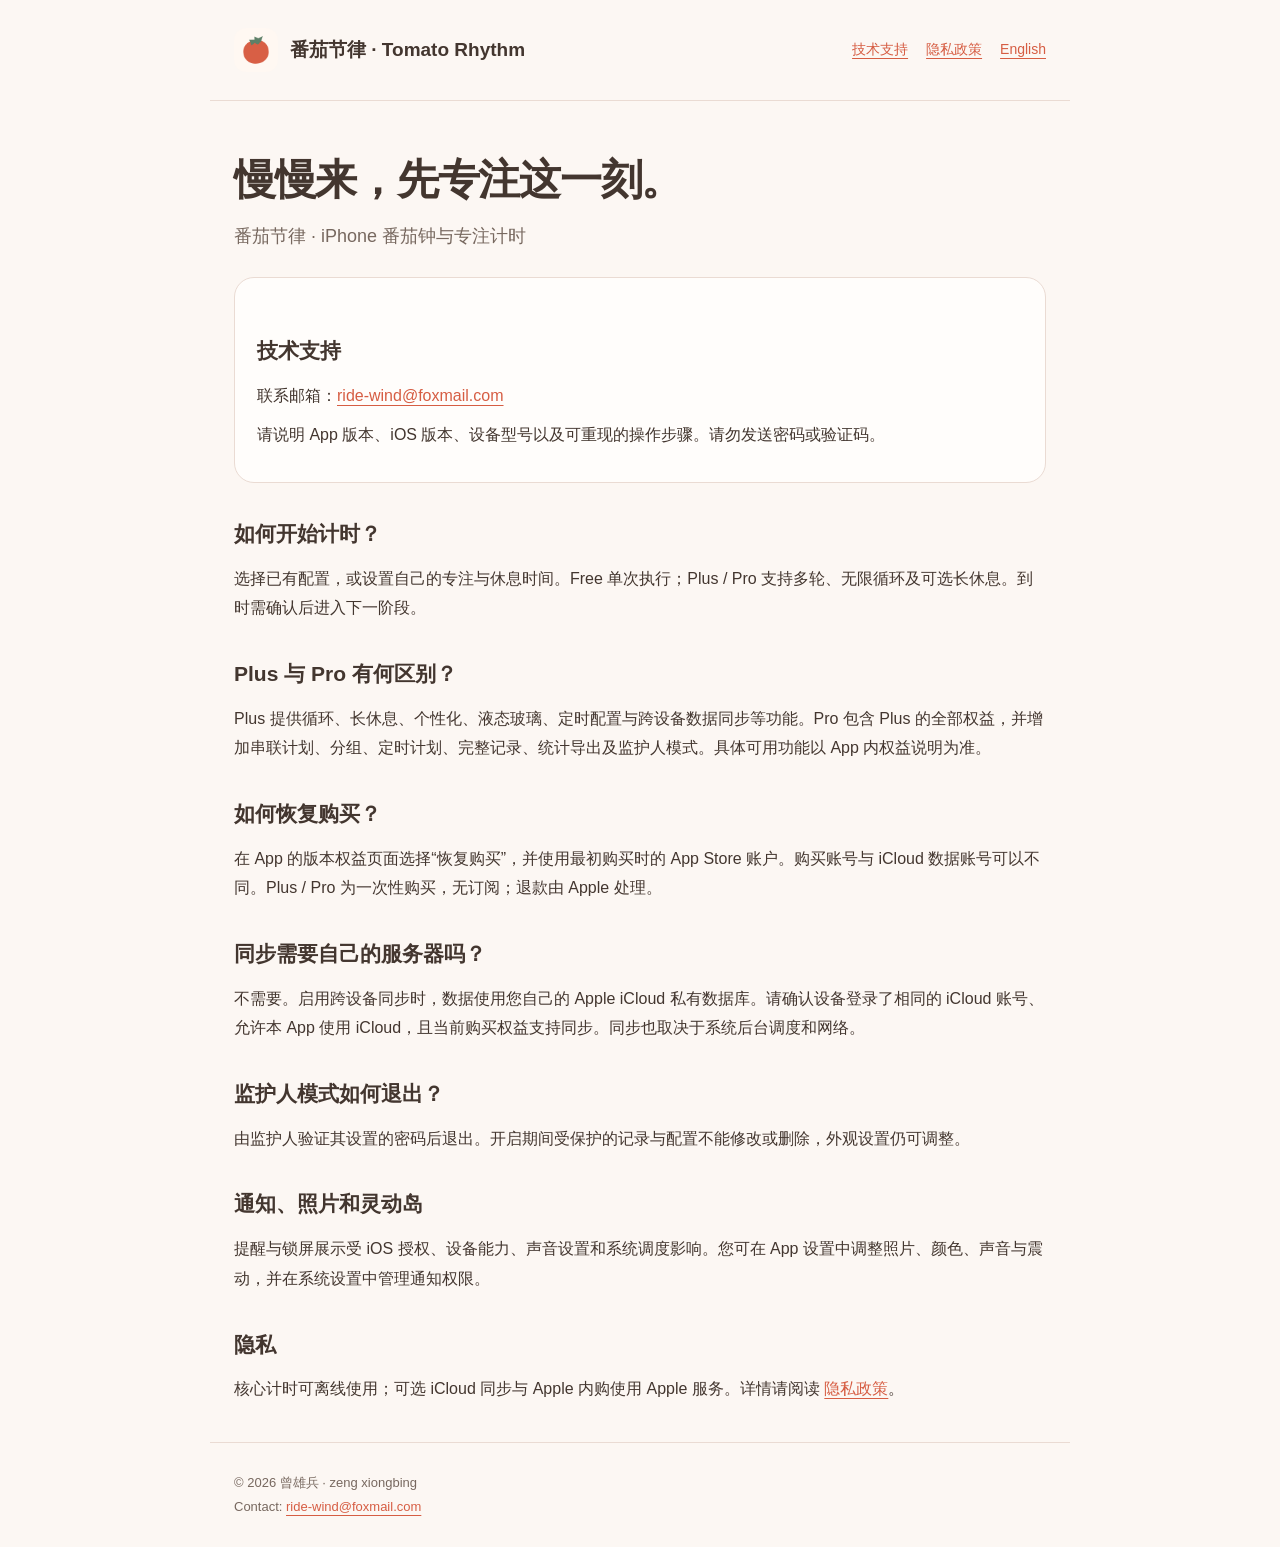
==== index.html @ ef077fb1 "Publish privacy policy and support pages" ====
<!doctype html><html lang="zh-Hans"><head><meta charset="utf-8"><meta name="viewport" content="width=device-width, initial-scale=1"><meta name="description" content="技术支持 · 番茄节律 Tomato Rhythm"><title>技术支持 · 番茄节律</title><link rel="icon" href="icon.png"><link rel="stylesheet" href="style.css"></head><body><header><a class="brand" href="index.html"><img src="icon.png" alt=""><span>番茄节律 · Tomato Rhythm</span></a><nav aria-label="Navigation"><a href="index.html">技术支持</a><a href="privacy.html">隐私政策</a><a href="support-en.html">English</a></nav></header><main><h1>慢慢来，先专注这一刻。</h1><p class="lead intro">番茄节律 · iPhone 番茄钟与专注计时</p><div class="panel"><h2>技术支持</h2><p>联系邮箱：<a href="mailto:ride-wind@foxmail.com">ride-wind@foxmail.com</a></p><p>请说明 App 版本、iOS 版本、设备型号以及可重现的操作步骤。请勿发送密码或验证码。</p></div><h2>如何开始计时？</h2><p>选择已有配置，或设置自己的专注与休息时间。Free 单次执行；Plus / Pro 支持多轮、无限循环及可选长休息。到时需确认后进入下一阶段。</p><h2>Plus 与 Pro 有何区别？</h2><p>Plus 提供循环、长休息、个性化、液态玻璃、定时配置与跨设备数据同步等功能。Pro 包含 Plus 的全部权益，并增加串联计划、分组、定时计划、完整记录、统计导出及监护人模式。具体可用功能以 App 内权益说明为准。</p><h2>如何恢复购买？</h2><p>在 App 的版本权益页面选择“恢复购买”，并使用最初购买时的 App Store 账户。购买账号与 iCloud 数据账号可以不同。Plus / Pro 为一次性购买，无订阅；退款由 Apple 处理。</p><h2>同步需要自己的服务器吗？</h2><p>不需要。启用跨设备同步时，数据使用您自己的 Apple iCloud 私有数据库。请确认设备登录了相同的 iCloud 账号、允许本 App 使用 iCloud，且当前购买权益支持同步。同步也取决于系统后台调度和网络。</p><h2>监护人模式如何退出？</h2><p>由监护人验证其设置的密码后退出。开启期间受保护的记录与配置不能修改或删除，外观设置仍可调整。</p><h2>通知、照片和灵动岛</h2><p>提醒与锁屏展示受 iOS 授权、设备能力、声音设置和系统调度影响。您可在 App 设置中调整照片、颜色、声音与震动，并在系统设置中管理通知权限。</p><h2>隐私</h2><p>核心计时可离线使用；可选 iCloud 同步与 Apple 内购使用 Apple 服务。详情请阅读 <a href="privacy.html">隐私政策</a>。</p></main><footer>© 2026 曾雄兵 · zeng xiongbing<br>Contact: <a href="mailto:ride-wind@foxmail.com">ride-wind@foxmail.com</a></footer></body></html>
---- style.css ----
:root{color-scheme:light dark;--bg:#fcf7f3;--card:#fffdfb;--ink:#43362f;--muted:#77685f;--tomato:#d65d43;--line:#eadbd3}*{box-sizing:border-box}body{margin:0;background:var(--bg);color:var(--ink);font:16px/1.85 -apple-system,BlinkMacSystemFont,'Segoe UI',sans-serif}header,main,footer{max-width:860px;margin:auto;padding:28px 24px}header{display:flex;align-items:center;justify-content:space-between;gap:18px;border-bottom:1px solid var(--line)}.brand{display:flex;align-items:center;gap:12px;font-size:19px;font-weight:650;text-decoration:none;color:var(--ink)}.brand img{height:44px;width:44px;border-radius:12px}nav{display:flex;gap:18px;flex-wrap:wrap;font-size:14px}a{color:var(--tomato);text-underline-offset:4px}h1{font-size:clamp(29px,5vw,42px);line-height:1.3;margin:24px 0 12px;letter-spacing:-.03em}h2{font-size:21px;margin:32px 0 10px}p{margin:10px 0}.intro,.note{color:var(--muted)}.note{font-size:14px}.panel{background:var(--card);border:1px solid var(--line);border-radius:20px;padding:22px;margin:24px 0}li{margin:8px 0}footer{border-top:1px solid var(--line);font-size:13px;color:var(--muted)}.lead{font-size:18px}table{width:100%;border-collapse:collapse;font-size:14px}th,td{text-align:left;vertical-align:top;padding:12px 8px;border-bottom:1px solid var(--line)}:focus-visible{outline:3px solid var(--tomato);outline-offset:5px}@media(prefers-color-scheme:dark){:root{--bg:#211b18;--card:#2b231f;--ink:#f4e7df;--muted:#bdafa5;--tomato:#f18a70;--line:#4b3a31}}@media(max-width:520px){header{align-items:flex-start;flex-direction:column}header,main,footer{padding:20px}.panel{padding:18px}table{font-size:13px}}
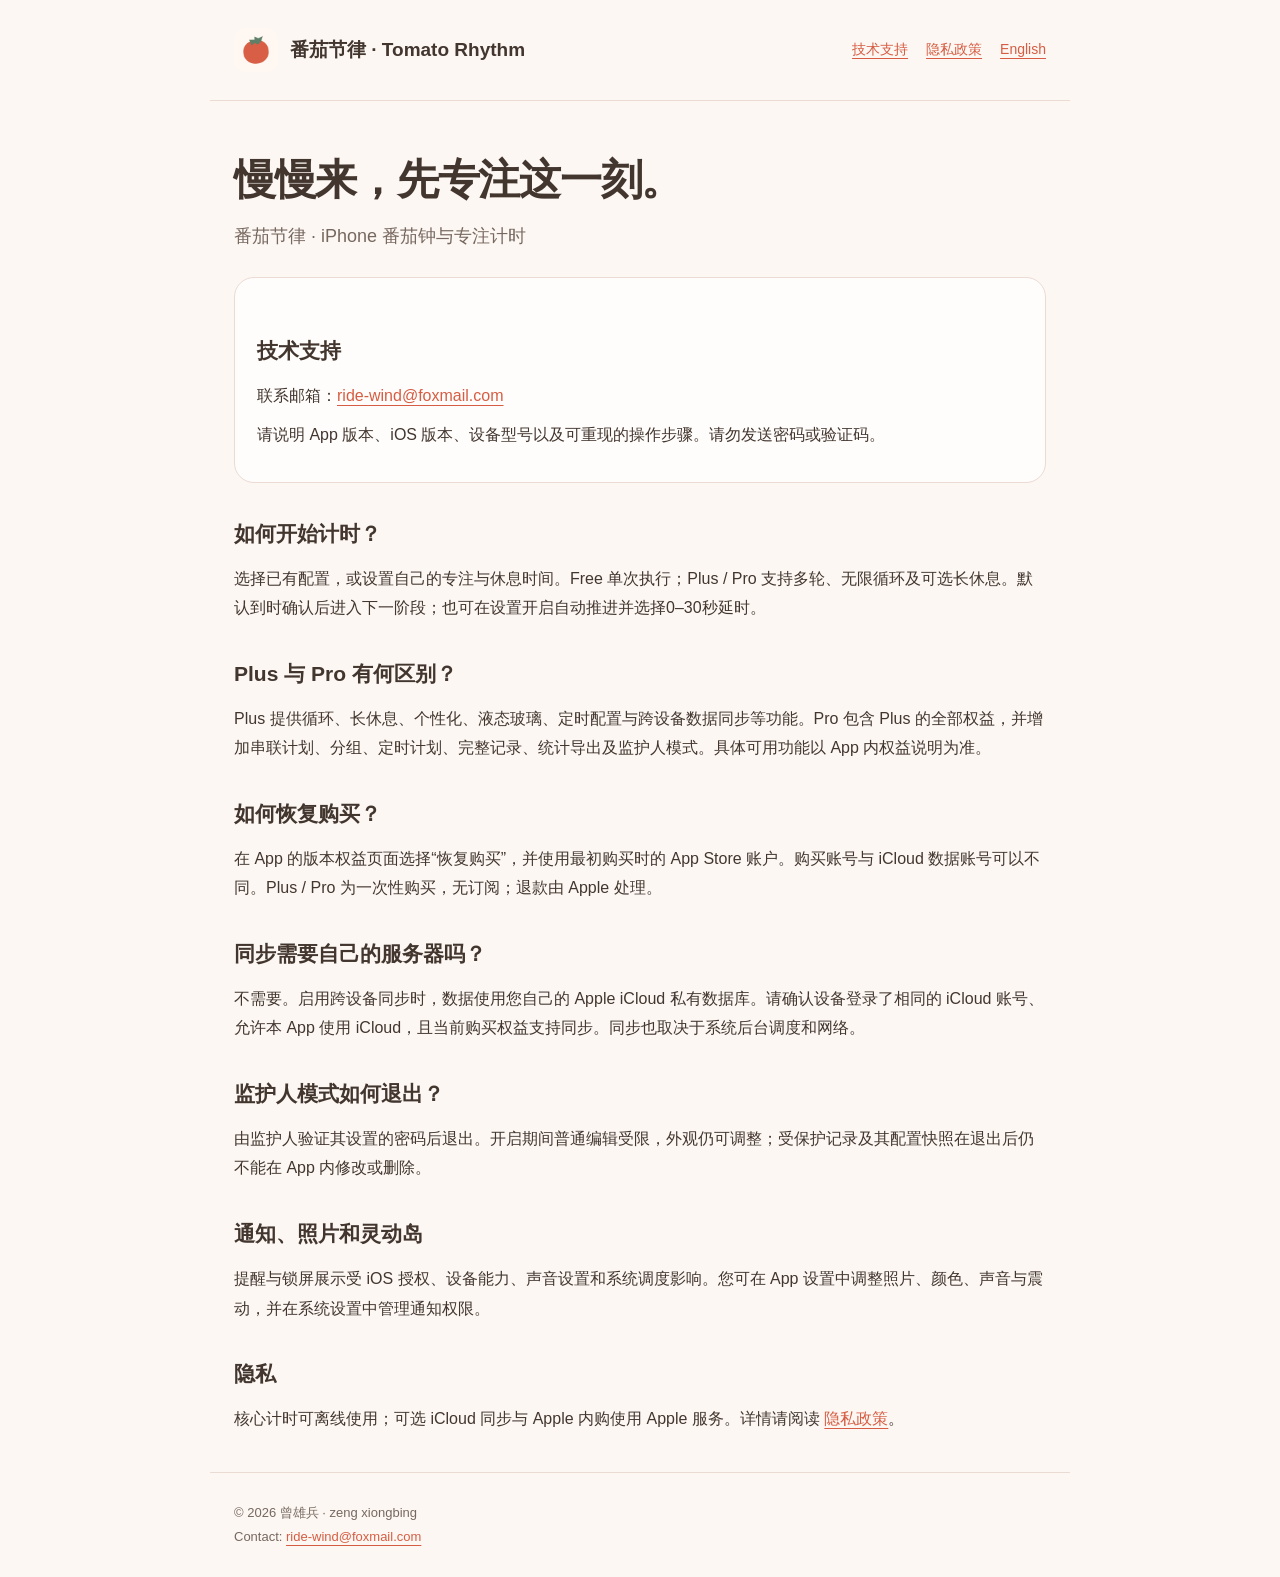
==== commit d2c0f057: "同步中文支持页的自动推进与监护保留说明 补充默认手动确认及可选0–30秒自动推进说明，澄清监护记录和配置快照退出后仍不可在App内编辑删除。已与构建8及当前保护校验核对；不改联系方式、外部链接或产品权" ====
--- a/index.html
+++ b/index.html
@@ -1 +1 @@
-<!doctype html><html lang="zh-Hans"><head><meta charset="utf-8"><meta name="viewport" content="width=device-width, initial-scale=1"><meta name="description" content="技术支持 · 番茄节律 Tomato Rhythm"><title>技术支持 · 番茄节律</title><link rel="icon" href="icon.png"><link rel="stylesheet" href="style.css"></head><body><header><a class="brand" href="index.html"><img src="icon.png" alt=""><span>番茄节律 · Tomato Rhythm</span></a><nav aria-label="Navigation"><a href="index.html">技术支持</a><a href="privacy.html">隐私政策</a><a href="support-en.html">English</a></nav></header><main><h1>慢慢来，先专注这一刻。</h1><p class="lead intro">番茄节律 · iPhone 番茄钟与专注计时</p><div class="panel"><h2>技术支持</h2><p>联系邮箱：<a href="mailto:ride-wind@foxmail.com">ride-wind@foxmail.com</a></p><p>请说明 App 版本、iOS 版本、设备型号以及可重现的操作步骤。请勿发送密码或验证码。</p></div><h2>如何开始计时？</h2><p>选择已有配置，或设置自己的专注与休息时间。Free 单次执行；Plus / Pro 支持多轮、无限循环及可选长休息。到时需确认后进入下一阶段。</p><h2>Plus 与 Pro 有何区别？</h2><p>Plus 提供循环、长休息、个性化、液态玻璃、定时配置与跨设备数据同步等功能。Pro 包含 Plus 的全部权益，并增加串联计划、分组、定时计划、完整记录、统计导出及监护人模式。具体可用功能以 App 内权益说明为准。</p><h2>如何恢复购买？</h2><p>在 App 的版本权益页面选择“恢复购买”，并使用最初购买时的 App Store 账户。购买账号与 iCloud 数据账号可以不同。Plus / Pro 为一次性购买，无订阅；退款由 Apple 处理。</p><h2>同步需要自己的服务器吗？</h2><p>不需要。启用跨设备同步时，数据使用您自己的 Apple iCloud 私有数据库。请确认设备登录了相同的 iCloud 账号、允许本 App 使用 iCloud，且当前购买权益支持同步。同步也取决于系统后台调度和网络。</p><h2>监护人模式如何退出？</h2><p>由监护人验证其设置的密码后退出。开启期间受保护的记录与配置不能修改或删除，外观设置仍可调整。</p><h2>通知、照片和灵动岛</h2><p>提醒与锁屏展示受 iOS 授权、设备能力、声音设置和系统调度影响。您可在 App 设置中调整照片、颜色、声音与震动，并在系统设置中管理通知权限。</p><h2>隐私</h2><p>核心计时可离线使用；可选 iCloud 同步与 Apple 内购使用 Apple 服务。详情请阅读 <a href="privacy.html">隐私政策</a>。</p></main><footer>© 2026 曾雄兵 · zeng xiongbing<br>Contact: <a href="mailto:ride-wind@foxmail.com">ride-wind@foxmail.com</a></footer></body></html>+<!doctype html><html lang="zh-Hans"><head><meta charset="utf-8"><meta name="viewport" content="width=device-width, initial-scale=1"><meta name="description" content="技术支持 · 番茄节律 Tomato Rhythm"><title>技术支持 · 番茄节律</title><link rel="icon" href="icon.png"><link rel="stylesheet" href="style.css"></head><body><header><a class="brand" href="index.html"><img src="icon.png" alt=""><span>番茄节律 · Tomato Rhythm</span></a><nav aria-label="Navigation"><a href="index.html">技术支持</a><a href="privacy.html">隐私政策</a><a href="support-en.html">English</a></nav></header><main><h1>慢慢来，先专注这一刻。</h1><p class="lead intro">番茄节律 · iPhone 番茄钟与专注计时</p><div class="panel"><h2>技术支持</h2><p>联系邮箱：<a href="mailto:ride-wind@foxmail.com">ride-wind@foxmail.com</a></p><p>请说明 App 版本、iOS 版本、设备型号以及可重现的操作步骤。请勿发送密码或验证码。</p></div><h2>如何开始计时？</h2><p>选择已有配置，或设置自己的专注与休息时间。Free 单次执行；Plus / Pro 支持多轮、无限循环及可选长休息。默认到时确认后进入下一阶段；也可在设置开启自动推进并选择0–30秒延时。</p><h2>Plus 与 Pro 有何区别？</h2><p>Plus 提供循环、长休息、个性化、液态玻璃、定时配置与跨设备数据同步等功能。Pro 包含 Plus 的全部权益，并增加串联计划、分组、定时计划、完整记录、统计导出及监护人模式。具体可用功能以 App 内权益说明为准。</p><h2>如何恢复购买？</h2><p>在 App 的版本权益页面选择“恢复购买”，并使用最初购买时的 App Store 账户。购买账号与 iCloud 数据账号可以不同。Plus / Pro 为一次性购买，无订阅；退款由 Apple 处理。</p><h2>同步需要自己的服务器吗？</h2><p>不需要。启用跨设备同步时，数据使用您自己的 Apple iCloud 私有数据库。请确认设备登录了相同的 iCloud 账号、允许本 App 使用 iCloud，且当前购买权益支持同步。同步也取决于系统后台调度和网络。</p><h2>监护人模式如何退出？</h2><p>由监护人验证其设置的密码后退出。开启期间普通编辑受限，外观仍可调整；受保护记录及其配置快照在退出后仍不能在 App 内修改或删除。</p><h2>通知、照片和灵动岛</h2><p>提醒与锁屏展示受 iOS 授权、设备能力、声音设置和系统调度影响。您可在 App 设置中调整照片、颜色、声音与震动，并在系统设置中管理通知权限。</p><h2>隐私</h2><p>核心计时可离线使用；可选 iCloud 同步与 Apple 内购使用 Apple 服务。详情请阅读 <a href="privacy.html">隐私政策</a>。</p></main><footer>© 2026 曾雄兵 · zeng xiongbing<br>Contact: <a href="mailto:ride-wind@foxmail.com">ride-wind@foxmail.com</a></footer></body></html>
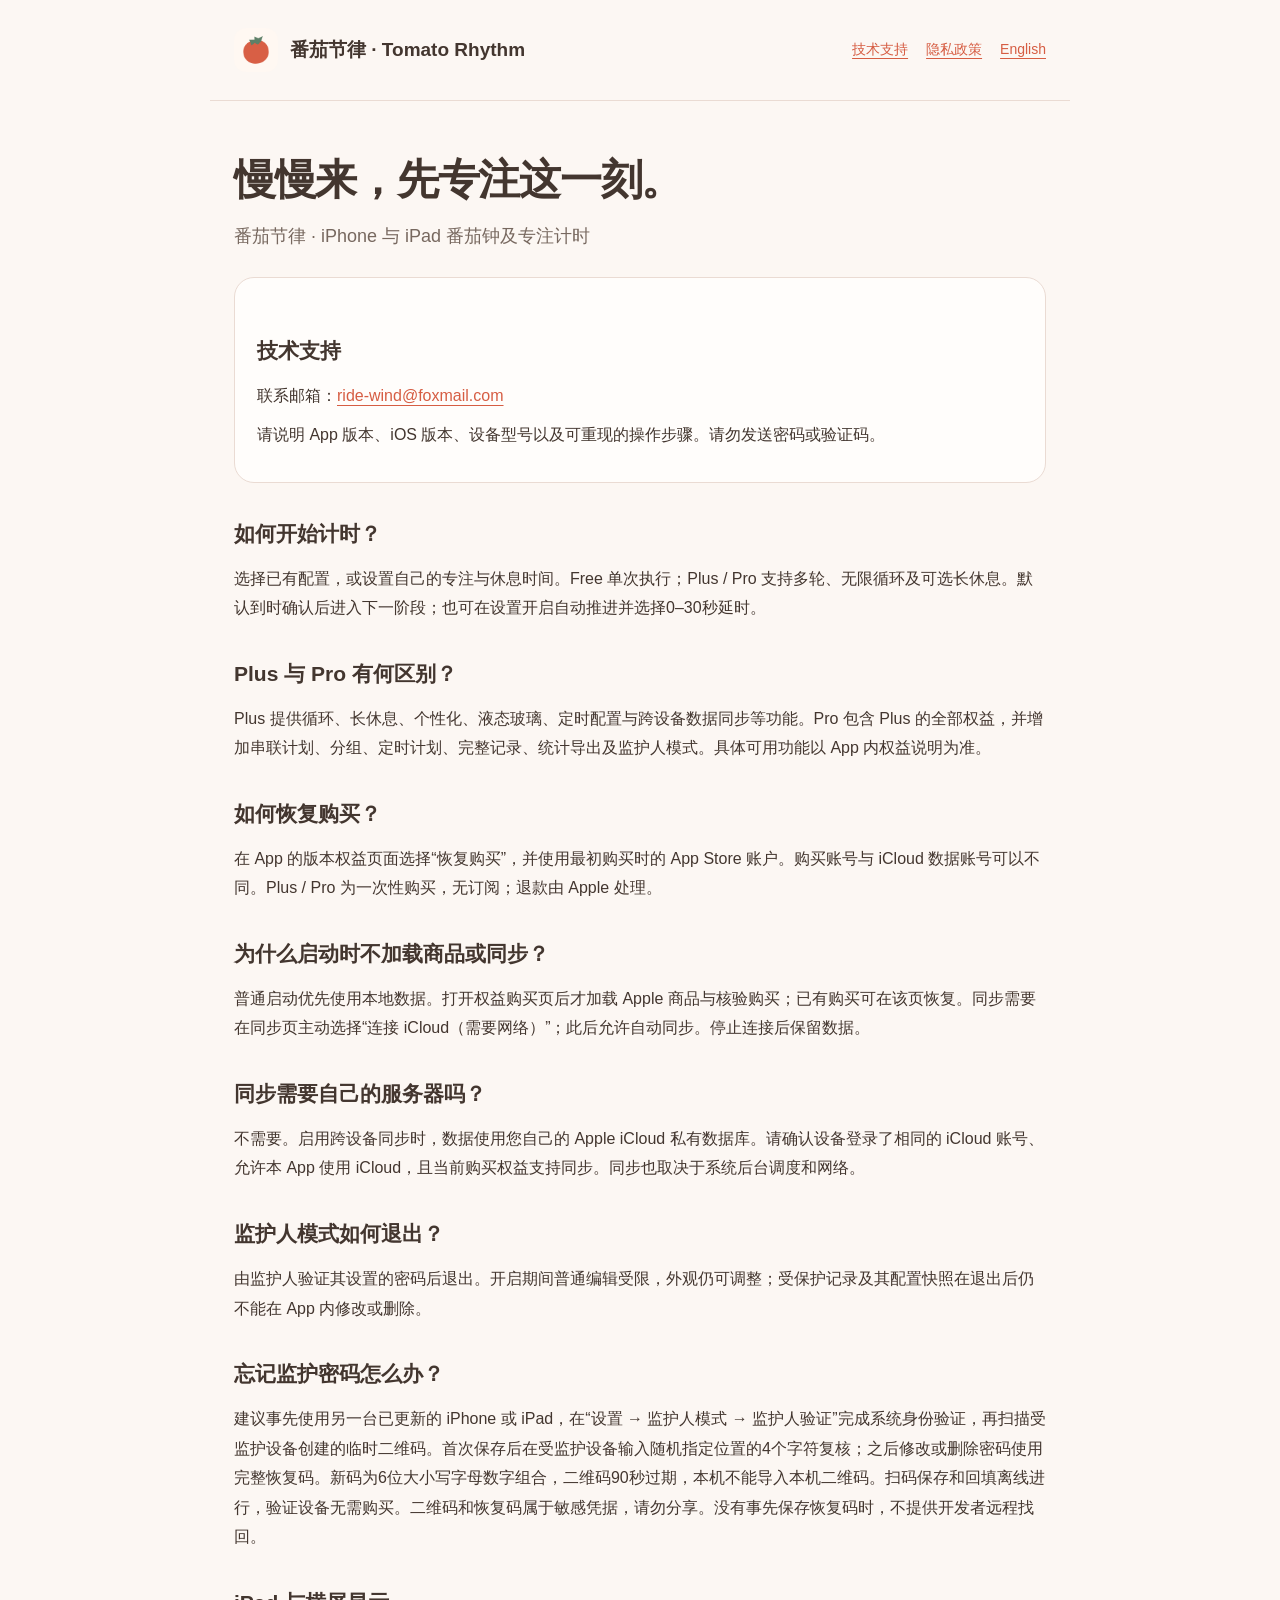
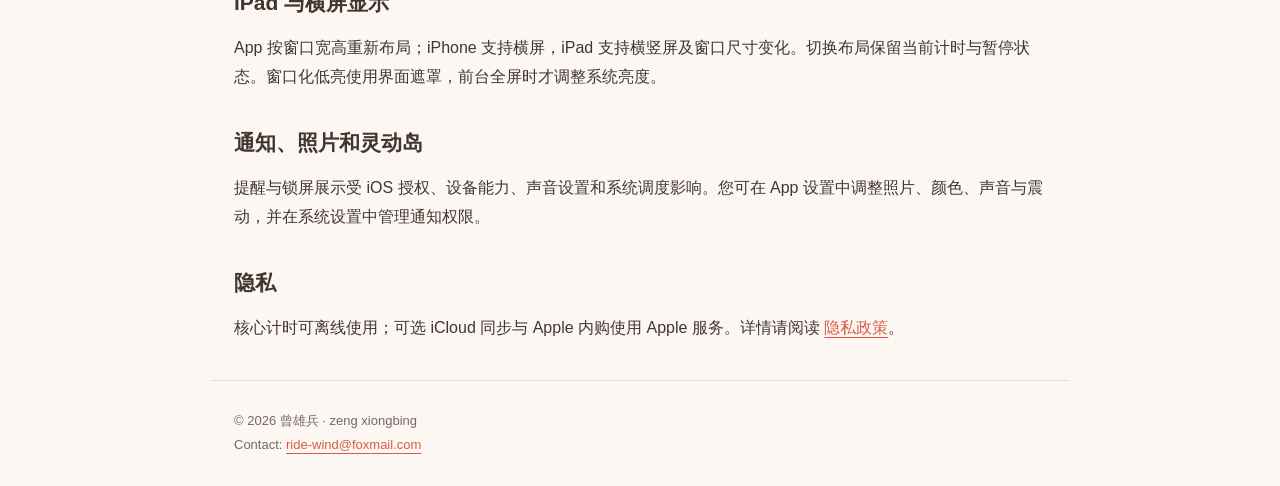
==== commit f3288f7d: "补充iPad横屏按需联网及监护恢复码支持说明 Updated the introduction and added new sections for user guidance." ====
--- a/index.html
+++ b/index.html
@@ -1 +1 @@
-<!doctype html><html lang="zh-Hans"><head><meta charset="utf-8"><meta name="viewport" content="width=device-width, initial-scale=1"><meta name="description" content="技术支持 · 番茄节律 Tomato Rhythm"><title>技术支持 · 番茄节律</title><link rel="icon" href="icon.png"><link rel="stylesheet" href="style.css"></head><body><header><a class="brand" href="index.html"><img src="icon.png" alt=""><span>番茄节律 · Tomato Rhythm</span></a><nav aria-label="Navigation"><a href="index.html">技术支持</a><a href="privacy.html">隐私政策</a><a href="support-en.html">English</a></nav></header><main><h1>慢慢来，先专注这一刻。</h1><p class="lead intro">番茄节律 · iPhone 番茄钟与专注计时</p><div class="panel"><h2>技术支持</h2><p>联系邮箱：<a href="mailto:ride-wind@foxmail.com">ride-wind@foxmail.com</a></p><p>请说明 App 版本、iOS 版本、设备型号以及可重现的操作步骤。请勿发送密码或验证码。</p></div><h2>如何开始计时？</h2><p>选择已有配置，或设置自己的专注与休息时间。Free 单次执行；Plus / Pro 支持多轮、无限循环及可选长休息。默认到时确认后进入下一阶段；也可在设置开启自动推进并选择0–30秒延时。</p><h2>Plus 与 Pro 有何区别？</h2><p>Plus 提供循环、长休息、个性化、液态玻璃、定时配置与跨设备数据同步等功能。Pro 包含 Plus 的全部权益，并增加串联计划、分组、定时计划、完整记录、统计导出及监护人模式。具体可用功能以 App 内权益说明为准。</p><h2>如何恢复购买？</h2><p>在 App 的版本权益页面选择“恢复购买”，并使用最初购买时的 App Store 账户。购买账号与 iCloud 数据账号可以不同。Plus / Pro 为一次性购买，无订阅；退款由 Apple 处理。</p><h2>同步需要自己的服务器吗？</h2><p>不需要。启用跨设备同步时，数据使用您自己的 Apple iCloud 私有数据库。请确认设备登录了相同的 iCloud 账号、允许本 App 使用 iCloud，且当前购买权益支持同步。同步也取决于系统后台调度和网络。</p><h2>监护人模式如何退出？</h2><p>由监护人验证其设置的密码后退出。开启期间普通编辑受限，外观仍可调整；受保护记录及其配置快照在退出后仍不能在 App 内修改或删除。</p><h2>通知、照片和灵动岛</h2><p>提醒与锁屏展示受 iOS 授权、设备能力、声音设置和系统调度影响。您可在 App 设置中调整照片、颜色、声音与震动，并在系统设置中管理通知权限。</p><h2>隐私</h2><p>核心计时可离线使用；可选 iCloud 同步与 Apple 内购使用 Apple 服务。详情请阅读 <a href="privacy.html">隐私政策</a>。</p></main><footer>© 2026 曾雄兵 · zeng xiongbing<br>Contact: <a href="mailto:ride-wind@foxmail.com">ride-wind@foxmail.com</a></footer></body></html>
+<!doctype html><html lang="zh-Hans"><head><meta charset="utf-8"><meta name="viewport" content="width=device-width, initial-scale=1"><meta name="description" content="技术支持 · 番茄节律 Tomato Rhythm"><title>技术支持 · 番茄节律</title><link rel="icon" href="icon.png"><link rel="stylesheet" href="style.css"></head><body><header><a class="brand" href="index.html"><img src="icon.png" alt=""><span>番茄节律 · Tomato Rhythm</span></a><nav aria-label="Navigation"><a href="index.html">技术支持</a><a href="privacy.html">隐私政策</a><a href="support-en.html">English</a></nav></header><main><h1>慢慢来，先专注这一刻。</h1><p class="lead intro">番茄节律 · iPhone 与 iPad 番茄钟及专注计时</p><div class="panel"><h2>技术支持</h2><p>联系邮箱：<a href="mailto:ride-wind@foxmail.com">ride-wind@foxmail.com</a></p><p>请说明 App 版本、iOS 版本、设备型号以及可重现的操作步骤。请勿发送密码或验证码。</p></div><h2>如何开始计时？</h2><p>选择已有配置，或设置自己的专注与休息时间。Free 单次执行；Plus / Pro 支持多轮、无限循环及可选长休息。默认到时确认后进入下一阶段；也可在设置开启自动推进并选择0–30秒延时。</p><h2>Plus 与 Pro 有何区别？</h2><p>Plus 提供循环、长休息、个性化、液态玻璃、定时配置与跨设备数据同步等功能。Pro 包含 Plus 的全部权益，并增加串联计划、分组、定时计划、完整记录、统计导出及监护人模式。具体可用功能以 App 内权益说明为准。</p><h2>如何恢复购买？</h2><p>在 App 的版本权益页面选择“恢复购买”，并使用最初购买时的 App Store 账户。购买账号与 iCloud 数据账号可以不同。Plus / Pro 为一次性购买，无订阅；退款由 Apple 处理。</p><h2>为什么启动时不加载商品或同步？</h2><p>普通启动优先使用本地数据。打开权益购买页后才加载 Apple 商品与核验购买；已有购买可在该页恢复。同步需要在同步页主动选择“连接 iCloud（需要网络）”；此后允许自动同步。停止连接后保留数据。</p><h2>同步需要自己的服务器吗？</h2><p>不需要。启用跨设备同步时，数据使用您自己的 Apple iCloud 私有数据库。请确认设备登录了相同的 iCloud 账号、允许本 App 使用 iCloud，且当前购买权益支持同步。同步也取决于系统后台调度和网络。</p><h2>监护人模式如何退出？</h2><p>由监护人验证其设置的密码后退出。开启期间普通编辑受限，外观仍可调整；受保护记录及其配置快照在退出后仍不能在 App 内修改或删除。</p><h2>忘记监护密码怎么办？</h2><p>建议事先使用另一台已更新的 iPhone 或 iPad，在“设置 → 监护人模式 → 监护人验证”完成系统身份验证，再扫描受监护设备创建的临时二维码。首次保存后在受监护设备输入随机指定位置的4个字符复核；之后修改或删除密码使用完整恢复码。新码为6位大小写字母数字组合，二维码90秒过期，本机不能导入本机二维码。扫码保存和回填离线进行，验证设备无需购买。二维码和恢复码属于敏感凭据，请勿分享。没有事先保存恢复码时，不提供开发者远程找回。</p><h2>iPad 与横屏显示</h2><p>App 按窗口宽高重新布局；iPhone 支持横屏，iPad 支持横竖屏及窗口尺寸变化。切换布局保留当前计时与暂停状态。窗口化低亮使用界面遮罩，前台全屏时才调整系统亮度。</p><h2>通知、照片和灵动岛</h2><p>提醒与锁屏展示受 iOS 授权、设备能力、声音设置和系统调度影响。您可在 App 设置中调整照片、颜色、声音与震动，并在系统设置中管理通知权限。</p><h2>隐私</h2><p>核心计时可离线使用；可选 iCloud 同步与 Apple 内购使用 Apple 服务。详情请阅读 <a href="privacy.html">隐私政策</a>。</p></main><footer>© 2026 曾雄兵 · zeng xiongbing<br>Contact: <a href="mailto:ride-wind@foxmail.com">ride-wind@foxmail.com</a></footer></body></html>
